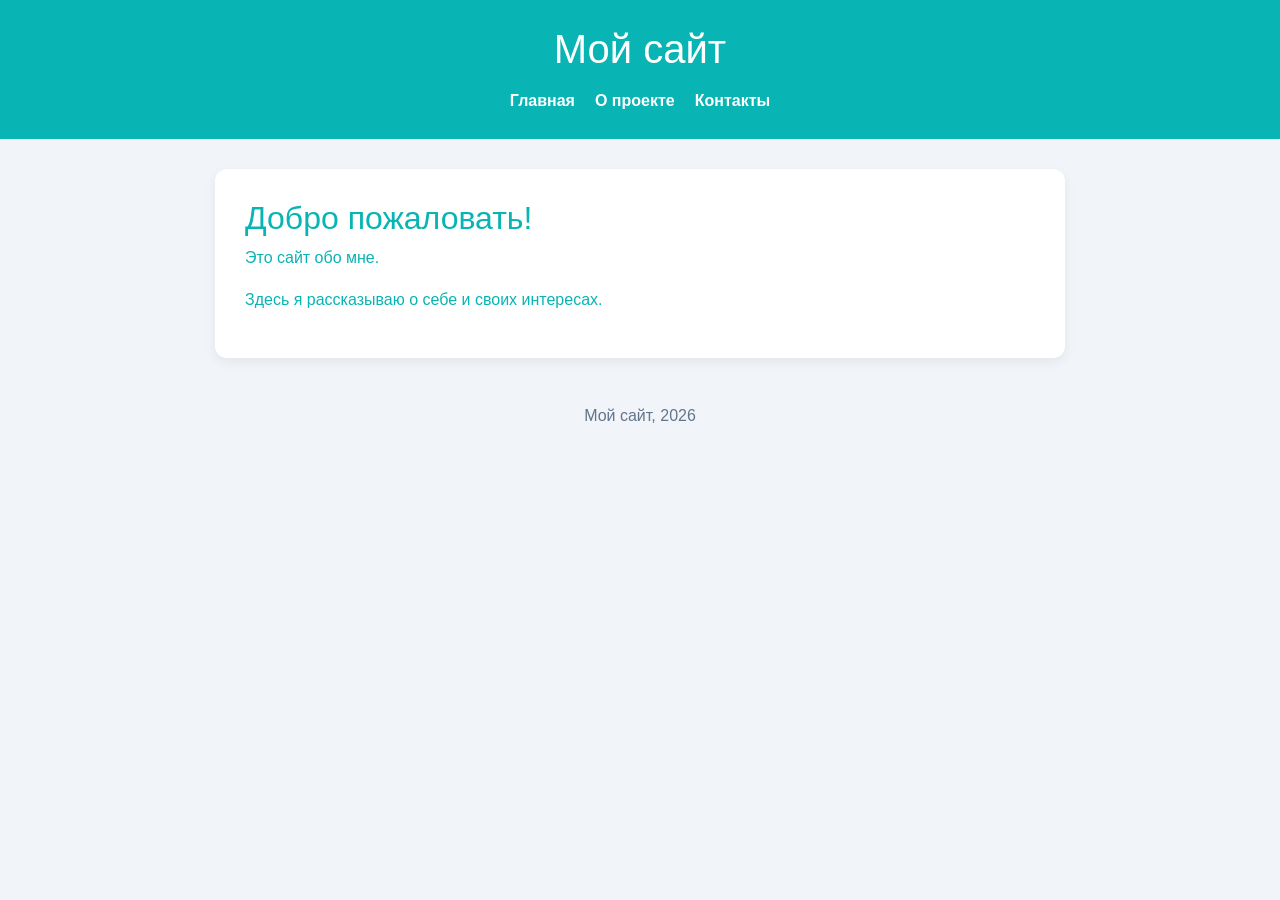
==== index.html @ 8d4a2e56 "Add files via upload" ====
<link href="https://cdn.jsdelivr.net/npm/bootstrap@5.3.3/dist/css/bootstrap.min.css"
      rel="stylesheet">
<link rel="stylesheet" href="style.css">
<!DOCTYPE html>
<html lang="ru">
<head>
    <meta charset="UTF-8">
    <meta name="viewport" content="width=device-width, initial-scale=1.0">
    <title>Главная</title>
    <link rel="stylesheet" href="style.css">
</head>
<body>

    <header>
        <h1>Мой сайт</h1>

        <nav>
            <a href="index.html">Главная</a>
            <a href="about.html">О проекте</a>
            <a href="contacts.html">Контакты</a>
        </nav>
    </header>

    <main>
        <h2>Добро пожаловать!</h2>
        <p>Это сайт обо мне.</p>
        <p>Здесь я рассказываю о себе и своих интересах.</p>
    </main>

    <footer>
        <p>Мой сайт, 2026</p>
    </footer>

</body>
</html>
---- style.css ----
/* Настройки всей страницы */
* {
    box-sizing: border-box;
}

body {
    margin: 0;
    font-family: Arial, sans-serif;
    background-color: #f1f5f9;
    color: #08b4b4;
    line-height: 1.6;
}

/* Верхняя часть сайта */
header {
    background-color: #08b4b4;
    color: white;
    padding: 25px 20px;
    text-align: center;
}

/* Меню */
nav {
    display: flex;
    justify-content: center;
    flex-wrap: wrap;
    gap: 20px;
    margin-top: 15px;
}

nav a {
    color: white;
    text-decoration: none;
    font-weight: bold;
}

nav a:hover {
    text-decoration: underline;
}

/* Основное содержимое */
main {
    max-width: 850px;
    margin: 30px auto;
    padding: 30px;
    background-color: white;
    border-radius: 12px;
    box-shadow: 0 4px 12px #00000010;
}

h2 {
    color: #08b4b4;
}

/* Нижняя часть сайта */
footer {
    text-align: center;
    padding: 15px;
    color: #64748b;
}

/* Для небольших экранов */
@media (max-width: 600px) {
    main {
        margin: 15px;
        padding: 20px;
    }

    nav {
        gap: 12px;
    }
}
---- style.css ----
/* Настройки всей страницы */
* {
    box-sizing: border-box;
}

body {
    margin: 0;
    font-family: Arial, sans-serif;
    background-color: #f1f5f9;
    color: #08b4b4;
    line-height: 1.6;
}

/* Верхняя часть сайта */
header {
    background-color: #08b4b4;
    color: white;
    padding: 25px 20px;
    text-align: center;
}

/* Меню */
nav {
    display: flex;
    justify-content: center;
    flex-wrap: wrap;
    gap: 20px;
    margin-top: 15px;
}

nav a {
    color: white;
    text-decoration: none;
    font-weight: bold;
}

nav a:hover {
    text-decoration: underline;
}

/* Основное содержимое */
main {
    max-width: 850px;
    margin: 30px auto;
    padding: 30px;
    background-color: white;
    border-radius: 12px;
    box-shadow: 0 4px 12px #00000010;
}

h2 {
    color: #08b4b4;
}

/* Нижняя часть сайта */
footer {
    text-align: center;
    padding: 15px;
    color: #64748b;
}

/* Для небольших экранов */
@media (max-width: 600px) {
    main {
        margin: 15px;
        padding: 20px;
    }

    nav {
        gap: 12px;
    }
}
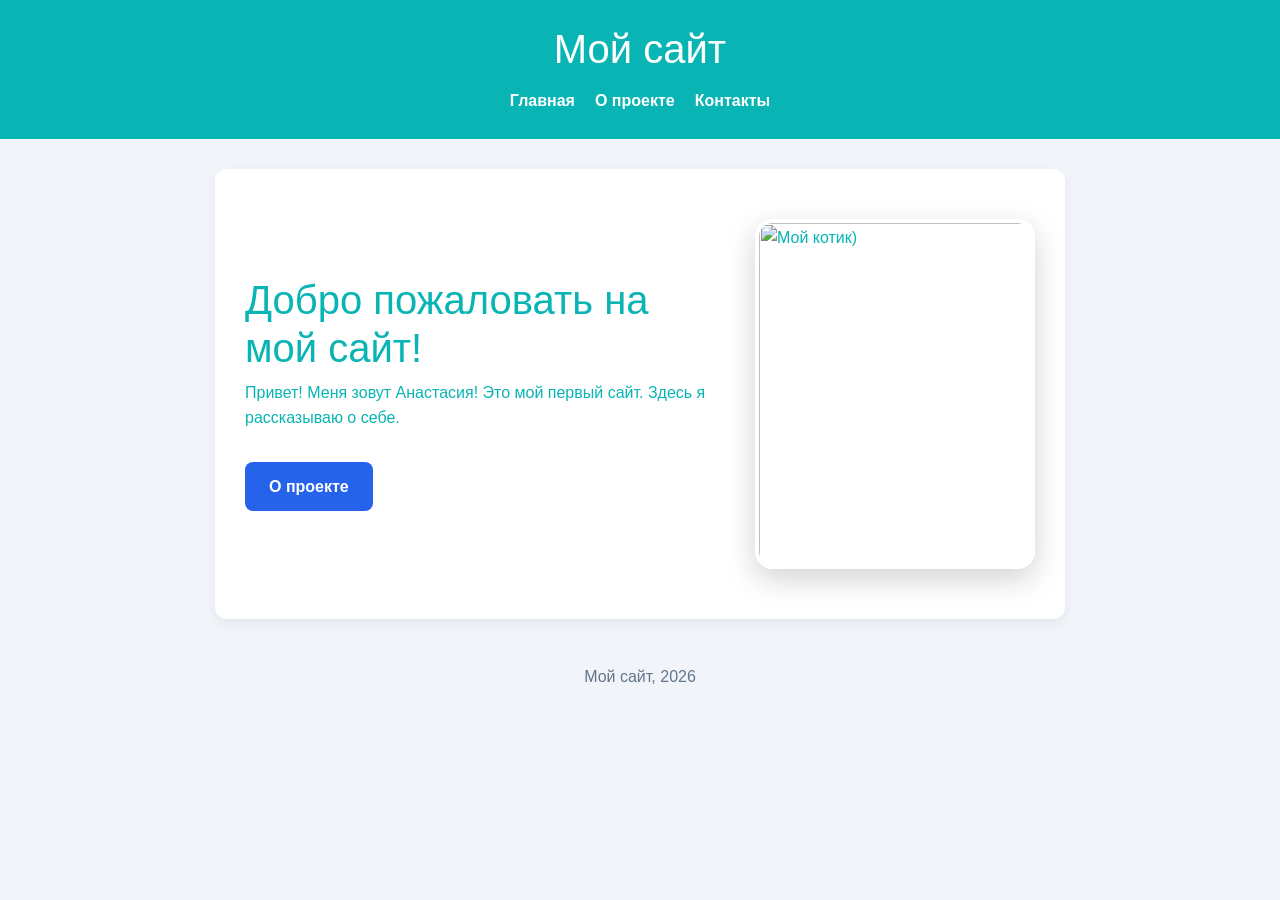
==== commit 511b9c15: "Add files via upload" ====
--- a/index.html
+++ b/index.html
@@ -22,9 +22,22 @@
     </header>
 
     <main>
-        <h2>Добро пожаловать!</h2>
-        <p>Это сайт обо мне.</p>
-        <p>Здесь я рассказываю о себе и своих интересах.</p>
+         <div class="intro">
+        <div class="intro-text">
+            <h1>Добро пожаловать на мой сайт!</h1>
+            <p>
+                Привет! Меня зовут Анастасия!
+                Это мой первый сайт.
+                Здесь я рассказываю о себе.
+            </p>
+
+            <a href="about.html" class="my-button">
+                О проекте
+            </a>
+        </div>
+
+        <img src="img/photo_4_2026-09-10_21-55-54.jpg" alt="Мой котик)" class="profile-photo">
+    </div>
     </main>
 
     <footer>
--- a/style.css
+++ b/style.css
@@ -49,8 +49,45 @@
     box-shadow: 0 4px 12px #00000010;
 }
 
+main img {
+    width: 300px;
+    max-width: 100%;
+    height: auto;
+    border-radius: 12px;
+    display: block;
+    margin: 20px auto;
+}
 h2 {
     color: #08b4b4;
+}
+.my-button {
+    display: inline-block;
+    background-color: #2563eb;
+    color: white;
+    padding: 12px 24px;
+    border-radius: 8px;
+    text-decoration: none;
+    font-weight: bold;
+    margin-top: 15px;
+}
+
+.my-button:hover {
+    background-color: #1d4ed8;
+}
+
+.my-button1 {
+    display: inline-block;
+    background-color: #0c9c60;
+    color: white;
+    padding: 12px 24px;
+    border-radius: 8px;
+    text-decoration: none;
+    font-weight: bold;
+    margin-top: 15px;
+}
+
+.my-button1:hover {
+    background-color: #0c9c60;
 }
 
 /* Нижняя часть сайта */
@@ -71,3 +108,60 @@
         gap: 12px;
     }
 }
+
+
+.intro {
+    display: flex;
+    flex-direction: row;
+    align-items: center;
+    justify-content: space-between;
+    gap: 40px;
+    width: 100%;
+}
+
+.intro-text {
+    flex: 1;
+    min-width: 0;
+}
+
+.profile-photo {
+    width: 260px;
+    height: 260px;
+    max-width: 40%;
+    flex-shrink: 0;
+    object-fit: cover;
+    border-radius: 50%;
+    border: 5px solid white;
+    box-shadow: 0 8px 25px rgba(0, 0, 0, 0.18);
+}
+
+/* На узких экранах оставляем фото справа */
+@media (max-width: 600px) {
+    .intro {
+        gap: 12px;
+    }
+
+    .profile-photo {
+        width: 120px;
+        height: 120px;
+        max-width: 40%;
+    }
+}
+
+
+.profile-photo {
+    width: 280px;
+    height: 350px;
+    max-width: 40%;
+    flex-shrink: 0;
+    object-fit: cover;
+    object-position: center;
+    border-radius: 18px;
+    border: 4px solid white;
+    box-shadow: 0 10px 30px rgba(0, 0, 0, 0.18);
+    transition: transform 0.3s ease;
+}
+
+.profile-photo:hover {
+    transform: translateY(-5px);
+}
--- a/style.css
+++ b/style.css
@@ -49,8 +49,45 @@
     box-shadow: 0 4px 12px #00000010;
 }
 
+main img {
+    width: 300px;
+    max-width: 100%;
+    height: auto;
+    border-radius: 12px;
+    display: block;
+    margin: 20px auto;
+}
 h2 {
     color: #08b4b4;
+}
+.my-button {
+    display: inline-block;
+    background-color: #2563eb;
+    color: white;
+    padding: 12px 24px;
+    border-radius: 8px;
+    text-decoration: none;
+    font-weight: bold;
+    margin-top: 15px;
+}
+
+.my-button:hover {
+    background-color: #1d4ed8;
+}
+
+.my-button1 {
+    display: inline-block;
+    background-color: #0c9c60;
+    color: white;
+    padding: 12px 24px;
+    border-radius: 8px;
+    text-decoration: none;
+    font-weight: bold;
+    margin-top: 15px;
+}
+
+.my-button1:hover {
+    background-color: #0c9c60;
 }
 
 /* Нижняя часть сайта */
@@ -71,3 +108,60 @@
         gap: 12px;
     }
 }
+
+
+.intro {
+    display: flex;
+    flex-direction: row;
+    align-items: center;
+    justify-content: space-between;
+    gap: 40px;
+    width: 100%;
+}
+
+.intro-text {
+    flex: 1;
+    min-width: 0;
+}
+
+.profile-photo {
+    width: 260px;
+    height: 260px;
+    max-width: 40%;
+    flex-shrink: 0;
+    object-fit: cover;
+    border-radius: 50%;
+    border: 5px solid white;
+    box-shadow: 0 8px 25px rgba(0, 0, 0, 0.18);
+}
+
+/* На узких экранах оставляем фото справа */
+@media (max-width: 600px) {
+    .intro {
+        gap: 12px;
+    }
+
+    .profile-photo {
+        width: 120px;
+        height: 120px;
+        max-width: 40%;
+    }
+}
+
+
+.profile-photo {
+    width: 280px;
+    height: 350px;
+    max-width: 40%;
+    flex-shrink: 0;
+    object-fit: cover;
+    object-position: center;
+    border-radius: 18px;
+    border: 4px solid white;
+    box-shadow: 0 10px 30px rgba(0, 0, 0, 0.18);
+    transition: transform 0.3s ease;
+}
+
+.profile-photo:hover {
+    transform: translateY(-5px);
+}
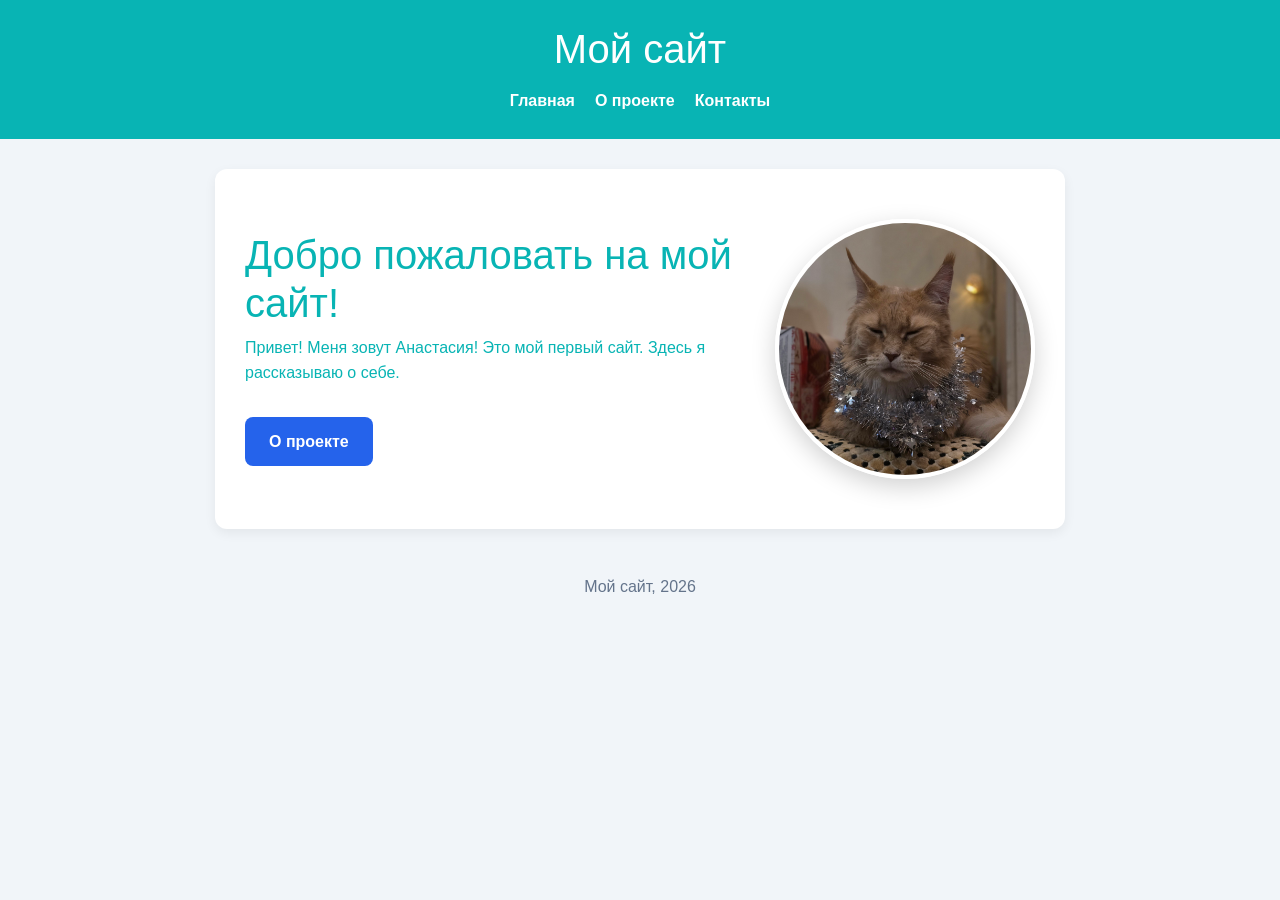
==== commit a218460b: "Add files via upload" ====
--- a/index.html
+++ b/index.html
@@ -36,7 +36,7 @@
             </a>
         </div>
 
-        <img src="img/photo_4_2026-09-10_21-55-54.jpg" alt="Мой котик)" class="profile-photo">
+        <img src="./photo_4_2026-09-10_21-55-54.jpg" alt="Мой котик)" class="cat-photo">
     </div>
     </main>
 
--- a/style.css
+++ b/style.css
@@ -124,14 +124,14 @@
     min-width: 0;
 }
 
-.profile-photo {
+.cat-photo {
     width: 260px;
     height: 260px;
     max-width: 40%;
     flex-shrink: 0;
     object-fit: cover;
     border-radius: 50%;
-    border: 5px solid white;
+    border: 4px solid white;
     box-shadow: 0 8px 25px rgba(0, 0, 0, 0.18);
 }
 
@@ -150,18 +150,13 @@
 
 
 .profile-photo {
-    width: 280px;
-    height: 350px;
+    display: block;
+    width: 260px;
+    height: 320px;
     max-width: 40%;
     flex-shrink: 0;
     object-fit: cover;
-    object-position: center;
-    border-radius: 18px;
+    border-radius: 24px;
     border: 4px solid white;
     box-shadow: 0 10px 30px rgba(0, 0, 0, 0.18);
-    transition: transform 0.3s ease;
-}
-
-.profile-photo:hover {
-    transform: translateY(-5px);
 }
--- a/style.css
+++ b/style.css
@@ -124,14 +124,14 @@
     min-width: 0;
 }
 
-.profile-photo {
+.cat-photo {
     width: 260px;
     height: 260px;
     max-width: 40%;
     flex-shrink: 0;
     object-fit: cover;
     border-radius: 50%;
-    border: 5px solid white;
+    border: 4px solid white;
     box-shadow: 0 8px 25px rgba(0, 0, 0, 0.18);
 }
 
@@ -150,18 +150,13 @@
 
 
 .profile-photo {
-    width: 280px;
-    height: 350px;
+    display: block;
+    width: 260px;
+    height: 320px;
     max-width: 40%;
     flex-shrink: 0;
     object-fit: cover;
-    object-position: center;
-    border-radius: 18px;
+    border-radius: 24px;
     border: 4px solid white;
     box-shadow: 0 10px 30px rgba(0, 0, 0, 0.18);
-    transition: transform 0.3s ease;
-}
-
-.profile-photo:hover {
-    transform: translateY(-5px);
 }
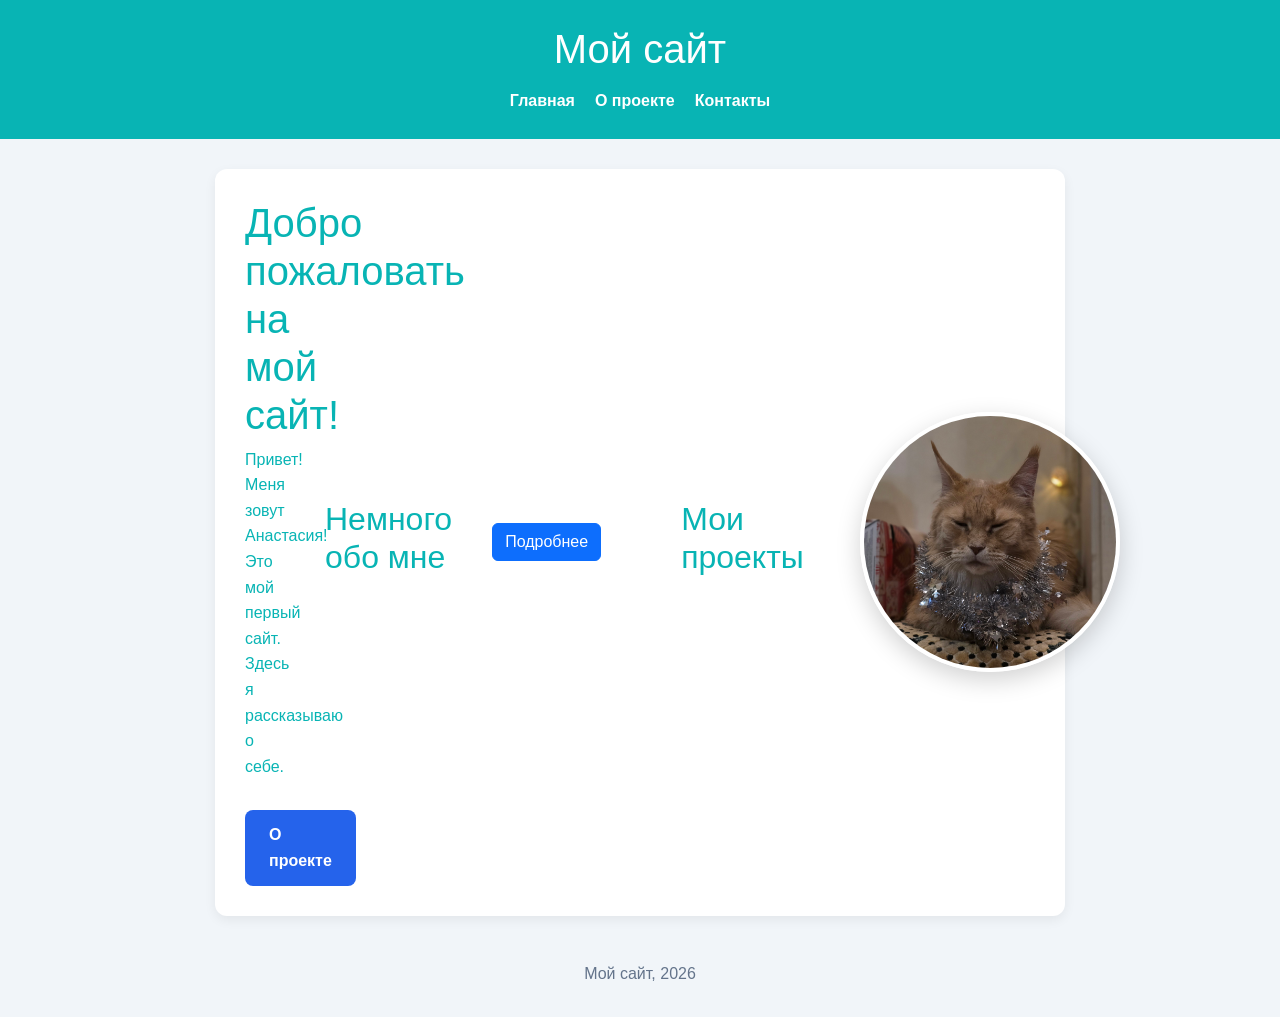
==== commit ec6bf71b: "Add files via upload" ====
--- a/index.html
+++ b/index.html
@@ -7,7 +7,13 @@
     <meta charset="UTF-8">
     <meta name="viewport" content="width=device-width, initial-scale=1.0">
     <title>Главная</title>
+    <link href="https://cdn.jsdelivr.net/npm/bootstrap@5.3.3/dist/css/bootstrap.min.css" rel="stylesheet">
     <link rel="stylesheet" href="style.css">
+
+    <script src="script.js" defer>
+    </script>
+    <script src="https://cdn.jsdelivr.net/npm/bootstrap@5.3.3/dist/js/bootstrap.bundle.min.js" defer>
+    </script>
 </head>
 <body>
 
@@ -22,7 +28,7 @@
     </header>
 
     <main>
-         <div class="intro">
+        <div class="intro">
         <div class="intro-text">
             <h1>Добро пожаловать на мой сайт!</h1>
             <p>
@@ -35,6 +41,17 @@
                 О проекте
             </a>
         </div>
+        <hr class="my-5">
+
+        <!-- ПРАКТИКА 1: Кнопка и скрытый текст -->
+        <h2>Немного обо мне</h2>
+        <button id="showMore" class="btn btn-primary my-3">Подробнее</button>
+        <p id="moreText" class="d-none mt-3">
+            Я изучаю HTML, CSS, Bootstrap и JavaScript. Этот блок скрыт с помощью класса d-none, а JS его показывает.
+        </p>
+        <hr class="my-5">
+        <h2>Мои проекты</h2>
+        <div id="projects" class="row"></div>
 
         <img src="./photo_4_2026-09-10_21-55-54.jpg" alt="Мой котик)" class="cat-photo">
     </div>
--- a/style.css
+++ b/style.css
@@ -159,4 +159,15 @@
     border-radius: 24px;
     border: 4px solid white;
     box-shadow: 0 10px 30px rgba(0, 0, 0, 0.18);
+}
+
+nav a.active-link {
+    text-decoration: underline;
+    text-underline-offset: 5px;
+    color: #ffd700; 
+}
+
+#projects .card {
+    background-color: #f8f9fa;
+    border-left: 5px solid #08b4b4;
 }
--- a/style.css
+++ b/style.css
@@ -159,4 +159,15 @@
     border-radius: 24px;
     border: 4px solid white;
     box-shadow: 0 10px 30px rgba(0, 0, 0, 0.18);
+}
+
+nav a.active-link {
+    text-decoration: underline;
+    text-underline-offset: 5px;
+    color: #ffd700; 
+}
+
+#projects .card {
+    background-color: #f8f9fa;
+    border-left: 5px solid #08b4b4;
 }
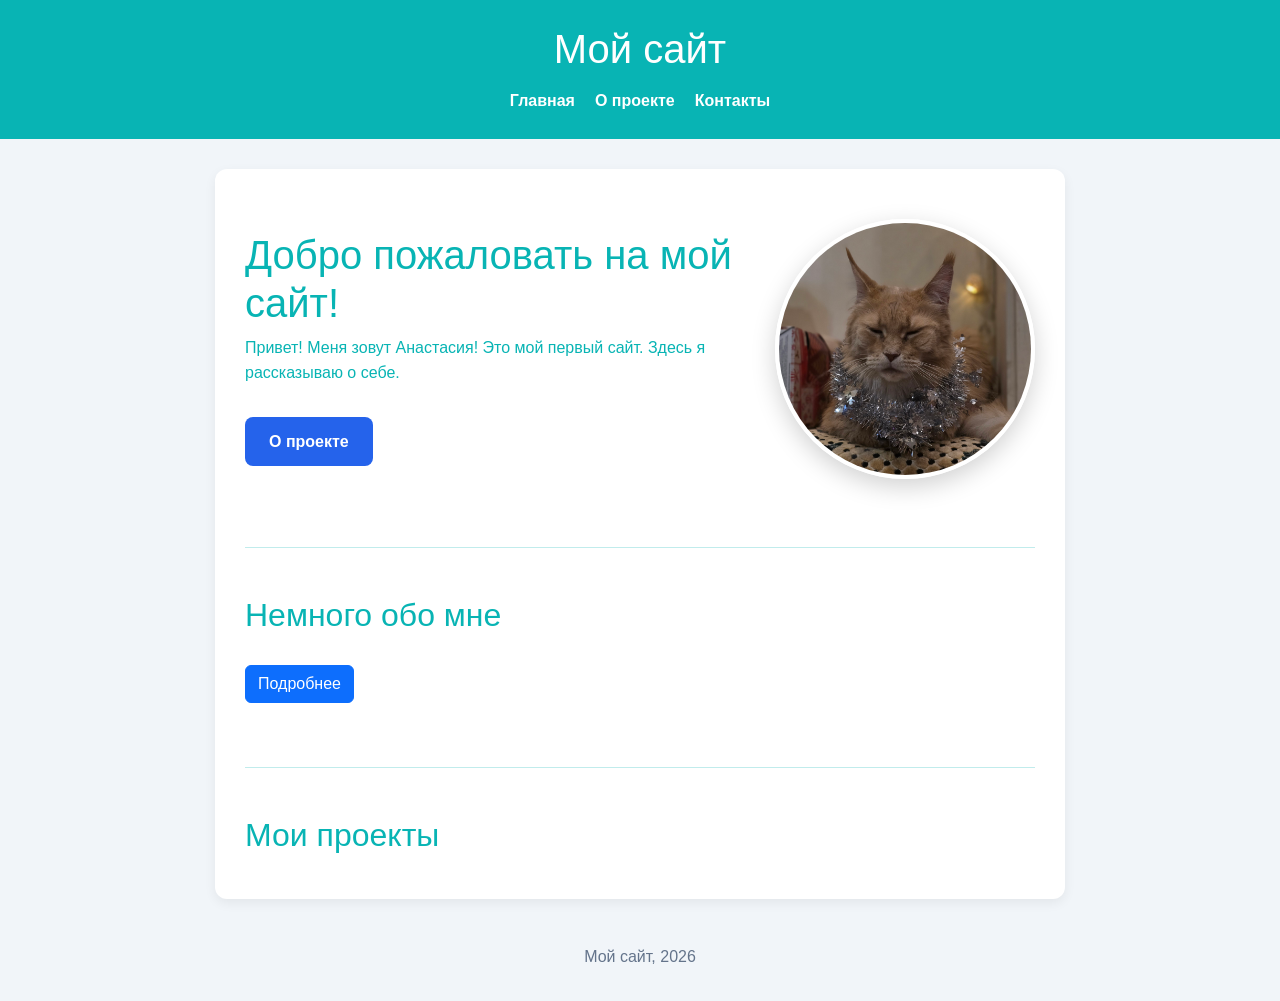
==== commit 2ed1f361: "Add files via upload" ====
--- a/index.html
+++ b/index.html
@@ -27,34 +27,37 @@
         </nav>
     </header>
 
-    <main>
+        <main>
+        <!-- Основной блок с приветствием и котиком -->
         <div class="intro">
-        <div class="intro-text">
-            <h1>Добро пожаловать на мой сайт!</h1>
-            <p>
-                Привет! Меня зовут Анастасия!
-                Это мой первый сайт.
-                Здесь я рассказываю о себе.
+            <div class="intro-text">
+                <h1>Добро пожаловать на мой сайт!</h1>
+                <p>
+                    Привет! Меня зовут Анастасия!
+                    Это мой первый сайт.
+                    Здесь я рассказываю о себе.
+                </p>
+                <a href="about.html" class="my-button">О проекте</a>
+            </div>
+            <img src="./photo_4_2026-09-10_21-55-54.jpg" alt="Мой котик)" class="cat-photo">
+        </div>
+
+        <!-- Новый блок с кнопкой (он теперь ПОД котиком) -->
+        <div class="content-block">
+            <hr class="my-5">
+            <h2>Немного обо мне</h2>
+            <button id="showMore" class="btn btn-primary my-3">Подробнее</button>
+            <p id="moreText" class="d-none mt-3">
+                Я изучаю HTML, CSS, Bootstrap и JavaScript. Этот блок скрыт с помощью класса d-none, а JS его показывает.
             </p>
+        </div>
 
-            <a href="about.html" class="my-button">
-                О проекте
-            </a>
+        <!-- Блок для проектов -->
+        <div class="content-block">
+            <hr class="my-5">
+            <h2>Мои проекты</h2>
+            <div id="projects"></div>
         </div>
-        <hr class="my-5">
-
-        <!-- ПРАКТИКА 1: Кнопка и скрытый текст -->
-        <h2>Немного обо мне</h2>
-        <button id="showMore" class="btn btn-primary my-3">Подробнее</button>
-        <p id="moreText" class="d-none mt-3">
-            Я изучаю HTML, CSS, Bootstrap и JavaScript. Этот блок скрыт с помощью класса d-none, а JS его показывает.
-        </p>
-        <hr class="my-5">
-        <h2>Мои проекты</h2>
-        <div id="projects" class="row"></div>
-
-        <img src="./photo_4_2026-09-10_21-55-54.jpg" alt="Мой котик)" class="cat-photo">
-    </div>
     </main>
 
     <footer>
--- a/style.css
+++ b/style.css
@@ -170,4 +170,21 @@
 #projects .card {
     background-color: #f8f9fa;
     border-left: 5px solid #08b4b4;
+}
+/* Защита для новых блоков, чтобы они не сжимались в колонку */
+.content-block {
+    width: 100%;
+    display: block; /* Отменяем flex из родителя */
+    margin-top: 20px;
+}
+
+.content-block h2 {
+    text-align: left; /* Выравниваем заголовки по левому краю */
+    margin-bottom: 15px;
+}
+
+/* Делаем текст приветствия чуть шире, чтобы он не сжимался */
+.intro-text {
+    flex: 1;
+    min-width: 50%; /* Даем тексту минимум половину ширины */
 }
--- a/style.css
+++ b/style.css
@@ -170,4 +170,21 @@
 #projects .card {
     background-color: #f8f9fa;
     border-left: 5px solid #08b4b4;
+}
+/* Защита для новых блоков, чтобы они не сжимались в колонку */
+.content-block {
+    width: 100%;
+    display: block; /* Отменяем flex из родителя */
+    margin-top: 20px;
+}
+
+.content-block h2 {
+    text-align: left; /* Выравниваем заголовки по левому краю */
+    margin-bottom: 15px;
+}
+
+/* Делаем текст приветствия чуть шире, чтобы он не сжимался */
+.intro-text {
+    flex: 1;
+    min-width: 50%; /* Даем тексту минимум половину ширины */
 }
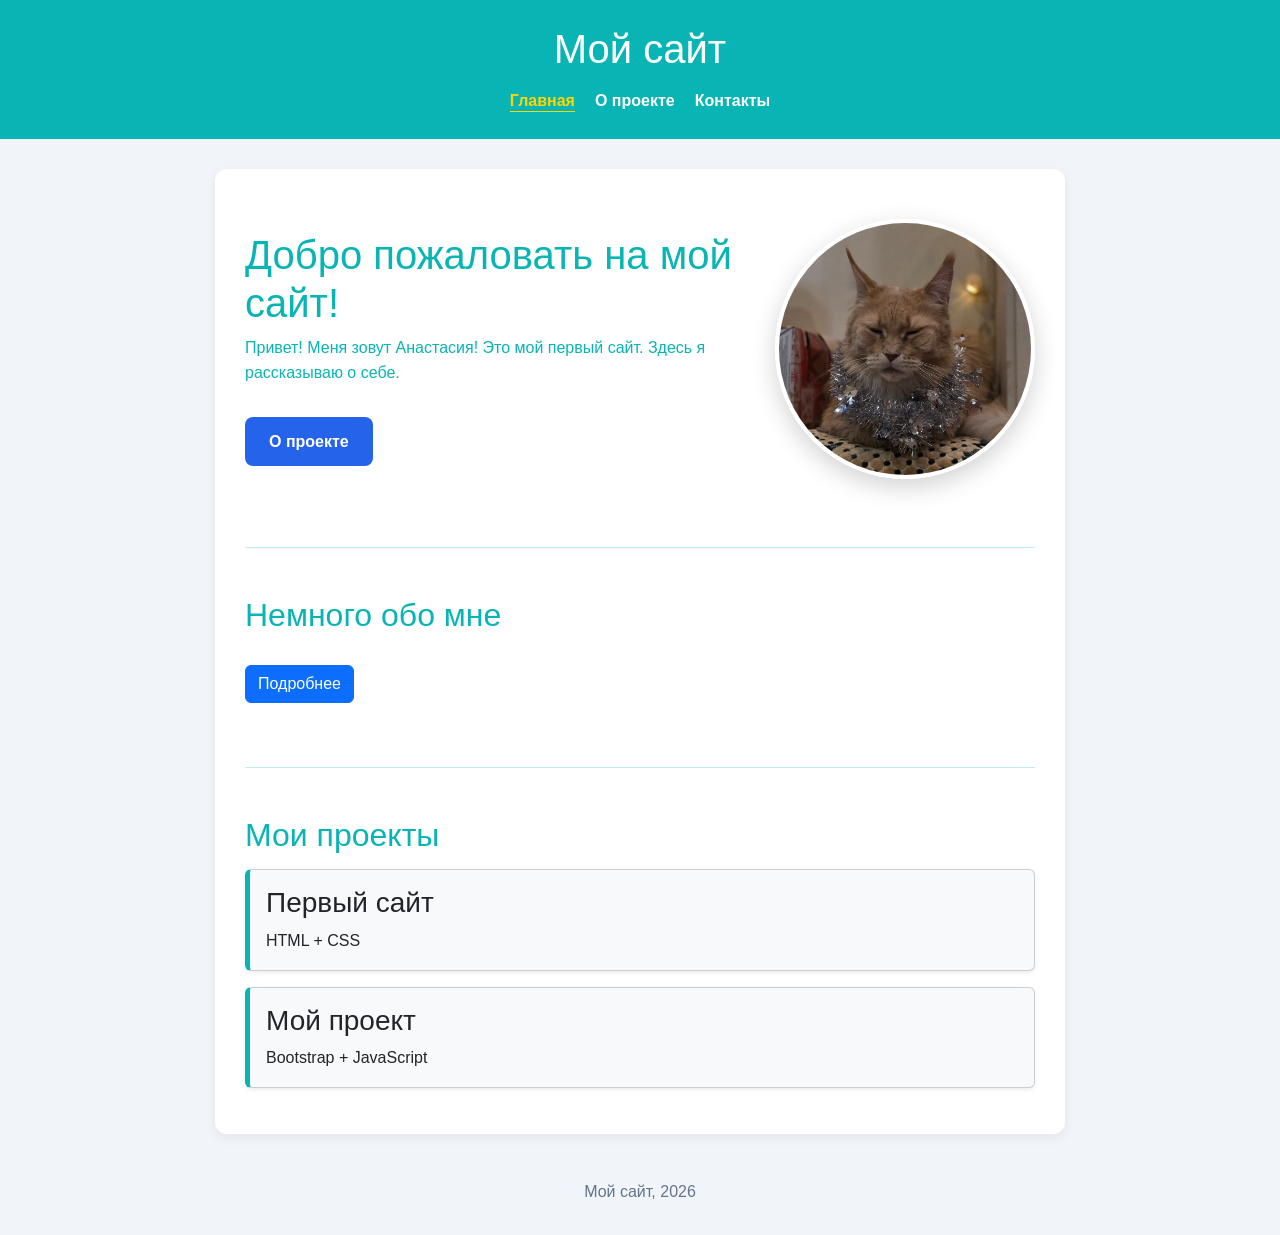
==== commit 97808e28: "Add files via upload" ====
--- a/index.html
+++ b/index.html
@@ -1,6 +1,3 @@
-<link href="https://cdn.jsdelivr.net/npm/bootstrap@5.3.3/dist/css/bootstrap.min.css"
-      rel="stylesheet">
-<link rel="stylesheet" href="style.css">
 <!DOCTYPE html>
 <html lang="ru">
 <head>
@@ -10,10 +7,8 @@
     <link href="https://cdn.jsdelivr.net/npm/bootstrap@5.3.3/dist/css/bootstrap.min.css" rel="stylesheet">
     <link rel="stylesheet" href="style.css">
 
-    <script src="script.js" defer>
-    </script>
-    <script src="https://cdn.jsdelivr.net/npm/bootstrap@5.3.3/dist/js/bootstrap.bundle.min.js" defer>
-    </script>
+    <script src="script.js" defer></script>
+    <script src="https://cdn.jsdelivr.net/npm/bootstrap@5.3.3/dist/js/bootstrap.bundle.min.js" defer></script>
 </head>
 <body>
 
